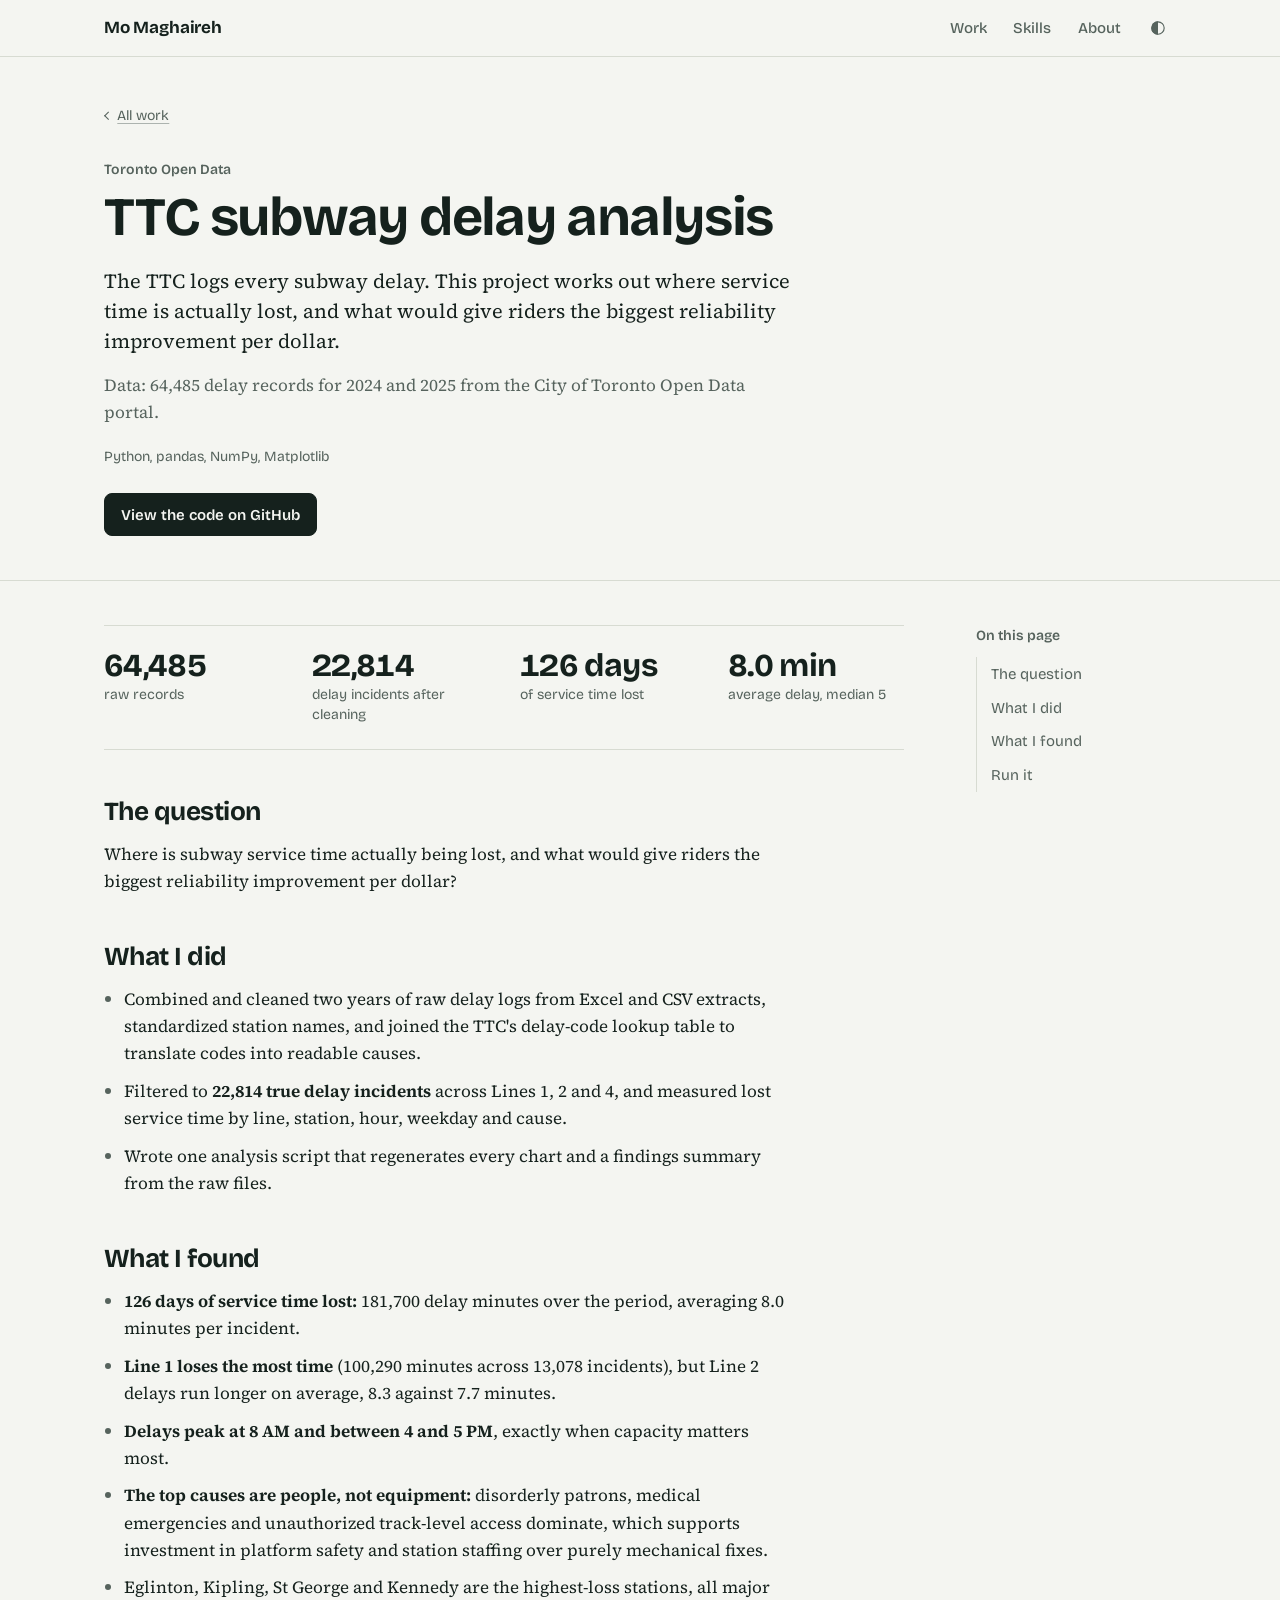
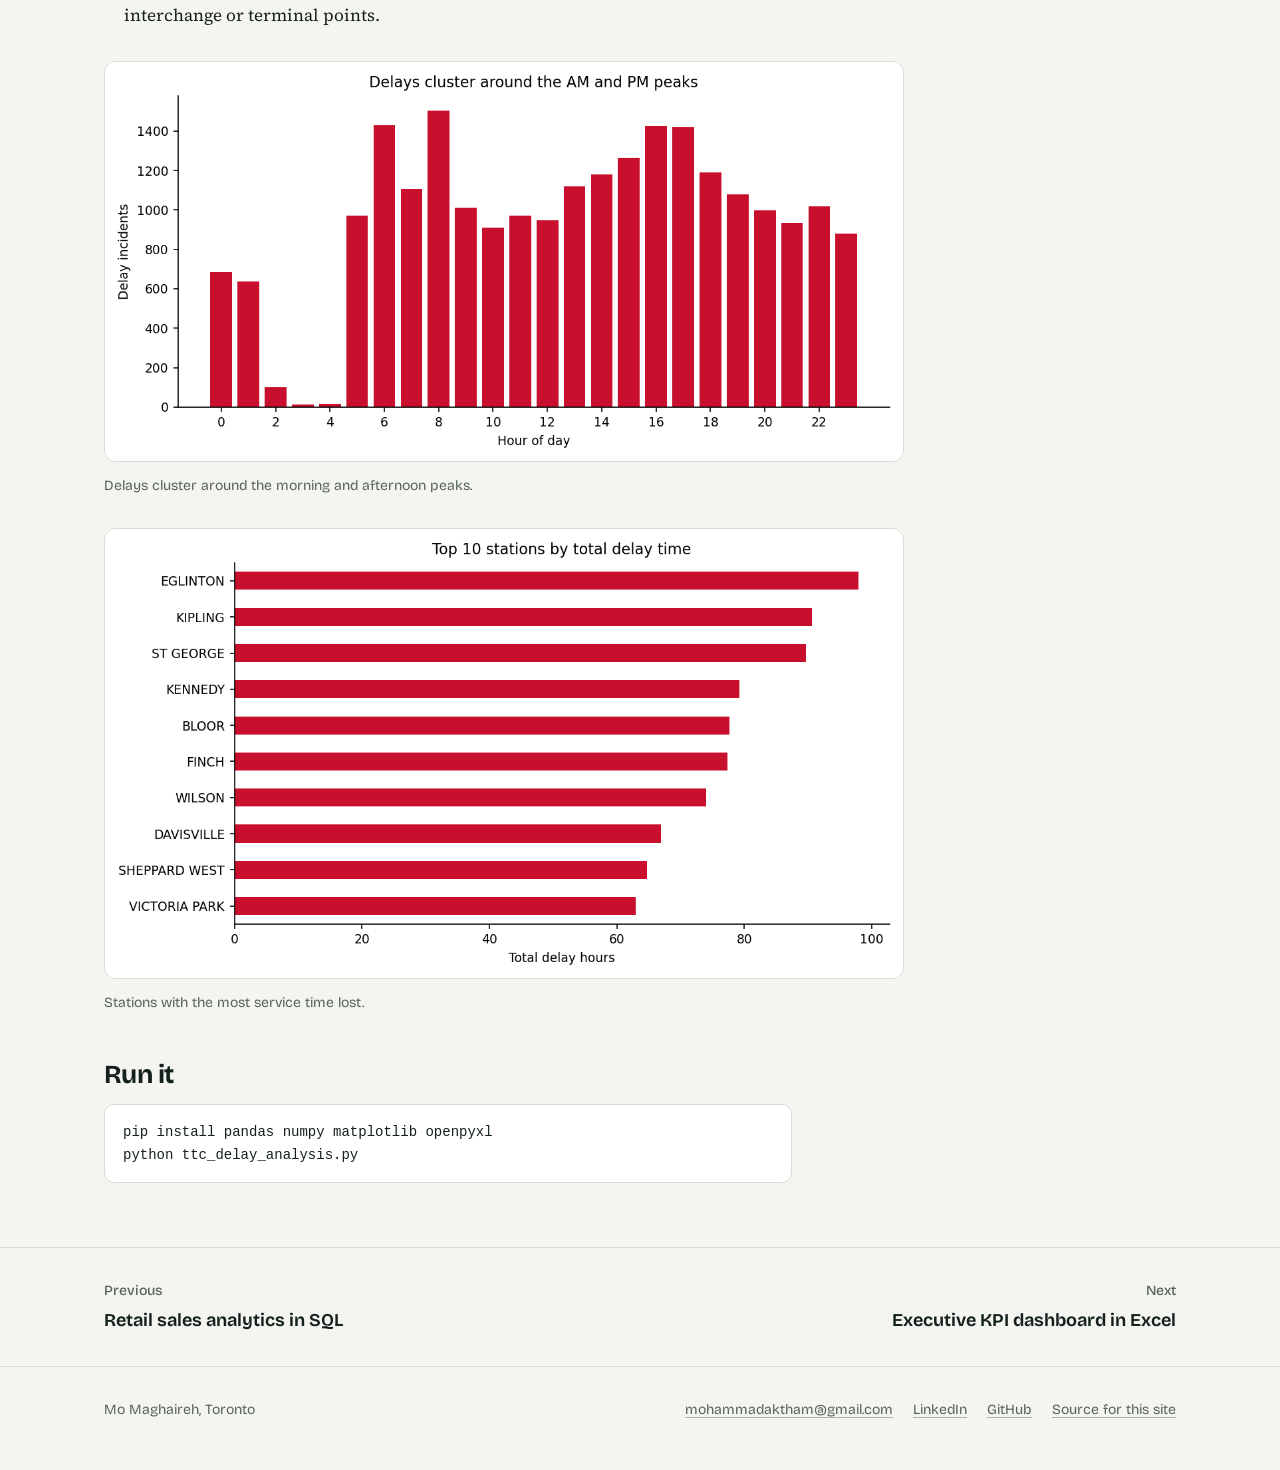
==== projects/01-ttc-subway-delays/index.html @ 921ed503 "Redesign the portfolio site - New home page built around one idea: each project states what it found" ====
<!doctype html>
<html lang="en">
<head>
<meta charset="utf-8">
<meta name="viewport" content="width=device-width, initial-scale=1">
<title>TTC subway delay analysis | Mo Maghaireh</title>
<meta name="description" content="Two years of real subway delay logs, cleaned and quantified: 126 days of service lost, and the leading causes are people, not equipment.">
<meta name="color-scheme" content="light dark">
<meta property="og:type" content="website">
<meta property="og:title" content="TTC subway delay analysis | Mo Maghaireh">
<meta property="og:description" content="Two years of real subway delay logs, cleaned and quantified: 126 days of service lost, and the leading causes are people, not equipment.">
<meta property="og:url" content="https://mohdaktham.github.io/projects/01-ttc-subway-delays/">
<meta property="og:image" content="https://mohdaktham.github.io/assets/img/og.png">
<meta name="twitter:card" content="summary_large_image">
<link rel="canonical" href="https://mohdaktham.github.io/projects/01-ttc-subway-delays/">
<link rel="icon" href="../../assets/favicon.svg" type="image/svg+xml">
<link rel="preload" href="../../assets/fonts/bricolage-grotesque-latin-wght-normal.woff2" as="font" type="font/woff2" crossorigin>
<link rel="stylesheet" href="../../assets/site.css">
<script>try{var t=localStorage.getItem("theme");if(t)document.documentElement.dataset.theme=t}catch(e){}</script>
</head>
<body>
<a class="skip" href="#main">Skip to content</a>
<header class="top">
  <div class="wrap top-inner">
    <a class="brand" href="../../">Mo Maghaireh</a>
    <nav aria-label="Main">
      <a href="../../#work">Work</a>
      <a href="../../#skills">Skills</a>
      <a href="../../#about">About</a>
      <button type="button" class="theme" id="theme-toggle" aria-label="Switch between light and dark">
        <svg viewBox="0 0 24 24" width="18" height="18" aria-hidden="true"><path d="M12 3a9 9 0 1 0 0 18Z" fill="currentColor"/><circle cx="12" cy="12" r="8.25" fill="none" stroke="currentColor" stroke-width="1.5"/></svg>
      </button>
    </nav>
  </div>
</header>
<main id="main">

<article class="case">
  <header class="case-head">
    <div class="wrap">
      <p class="crumb"><a href="../../#work">All work</a></p>
      <p class="kicker">Toronto Open Data</p>
      <h1>TTC subway delay analysis</h1>
      <p class="lede">The TTC logs every subway delay. This project works out where service time is actually lost, and what would give riders the biggest reliability improvement per dollar.</p>
      <p class="context">Data: 64,485 delay records for 2024 and 2025 from the City of Toronto Open Data portal.</p>
      <p class="tools">Python, pandas, NumPy, Matplotlib</p>
      <p class="actions"><a class="btn btn-solid" href="https://github.com/mohdaktham/mohdaktham.github.io/tree/main/projects/01-ttc-subway-delays">View the code on GitHub</a></p>
    </div>
  </header>
  <div class="wrap case-body">
    <div class="case-main">
      
      <dl class="stats stat-strip"><div class="stat"><dt>raw records</dt><dd>64,485</dd></div><div class="stat"><dt>delay incidents after cleaning</dt><dd>22,814</dd></div><div class="stat"><dt>of service time lost</dt><dd>126 days</dd></div><div class="stat"><dt>average delay, median 5</dt><dd>8.0 min</dd></div></dl>
      
      <section class="block"><h2 id="the-question">The question</h2><p>Where is subway service time actually being lost, and what would give riders the biggest reliability improvement per dollar?</p></section><section class="block"><h2 id="what-i-did">What I did</h2><ul><li>Combined and cleaned two years of raw delay logs from Excel and CSV extracts, standardized station names, and joined the TTC&#x27;s delay-code lookup table to translate codes into readable causes.</li><li>Filtered to <strong>22,814 true delay incidents</strong> across Lines 1, 2 and 4, and measured lost service time by line, station, hour, weekday and cause.</li><li>Wrote one analysis script that regenerates every chart and a findings summary from the raw files.</li></ul></section><section class="block"><h2 id="what-i-found">What I found</h2><ul><li><strong>126 days of service time lost:</strong> 181,700 delay minutes over the period, averaging 8.0 minutes per incident.</li><li><strong>Line 1 loses the most time</strong> (100,290 minutes across 13,078 incidents), but Line 2 delays run longer on average, 8.3 against 7.7 minutes.</li><li><strong>Delays peak at 8 AM and between 4 and 5 PM</strong>, exactly when capacity matters most.</li><li><strong>The top causes are people, not equipment:</strong> disorderly patrons, medical emergencies and unauthorized track-level access dominate, which supports investment in platform safety and station staffing over purely mechanical fixes.</li><li>Eglinton, Kipling, St George and Kennedy are the highest-loss stations, all major interchange or terminal points.</li></ul></section><figure class="fig plate"><img src="charts/delay_by_hour.png" alt="Delay incidents by hour of day, peaking at 8 AM and late afternoon" width="1200" height="600" loading="lazy"><figcaption>Delays cluster around the morning and afternoon peaks.</figcaption></figure><figure class="fig plate"><img src="charts/top_stations.png" alt="The ten stations with the most delay minutes" width="1200" height="675" loading="lazy"><figcaption>Stations with the most service time lost.</figcaption></figure><section class="block"><h2 id="run-it">Run it</h2><pre><code>pip install pandas numpy matplotlib openpyxl
python ttc_delay_analysis.py</code></pre></section>
    </div>
    <nav class="toc" aria-label="On this page">
      <p>On this page</p>
      <ol><li><a href="#the-question">The question</a></li><li><a href="#what-i-did">What I did</a></li><li><a href="#what-i-found">What I found</a></li><li><a href="#run-it">Run it</a></li></ol>
    </nav>
  </div>
  <nav class="pager" aria-label="Other projects">
    <div class="wrap pager-inner">
      <a href="../../projects/02-sql-retail-analytics/"><span>Previous</span>Retail sales analytics in SQL</a>
      <a href="../../projects/04-excel-kpi-dashboard/"><span>Next</span>Executive KPI dashboard in Excel</a>
    </div>
  </nav>
</article>

</main>
<footer class="foot">
  <div class="wrap foot-inner">
    <p>Mo Maghaireh, Toronto</p>
    <p>
      <a href="mailto:mohammadaktham@gmail.com">mohammadaktham@gmail.com</a>
      <a href="https://linkedin.com/in/mo-maghaireh">LinkedIn</a>
      <a href="https://github.com/mohdaktham">GitHub</a>
      <a href="https://github.com/mohdaktham/mohdaktham.github.io">Source for this site</a>
    </p>
  </div>
</footer>
<script src="../../assets/site.js" defer></script>
</body>
</html>
---- assets/site.css ----
/*
 * Portfolio styles.
 *
 * One idea runs through the design: every claim sits next to its evidence.
 * The green "signal" colour is reserved for that evidence (the model's bar,
 * a filled square in the skills table), grey is the baseline it is compared
 * with, and rust marks a fault. Nothing else on the page uses those colours.
 */

@font-face {
  font-family: 'Bricolage Grotesque';
  src: url('fonts/bricolage-grotesque-latin-wght-normal.woff2') format('woff2');
  font-weight: 200 800;
  font-display: swap;
}

@font-face {
  font-family: 'Source Serif 4';
  src: url('fonts/source-serif-4-latin-wght-normal.woff2') format('woff2');
  font-weight: 200 900;
  font-display: swap;
}

:root {
  --paper: #f4f5f1;
  --surface: #ffffff;
  --ink: #15211d;
  --muted: #56635d;
  --line: #d7dbd2;
  --signal: #0a6b4d;
  --baseline: #a3aca3;
  --fault: #b4441a;
  --plate: #ffffff;
  --tint: rgb(21 33 29 / 0.06);

  --display: 'Bricolage Grotesque', ui-sans-serif, system-ui, sans-serif;
  --text: 'Source Serif 4', Georgia, 'Times New Roman', serif;
  --mono: ui-monospace, 'SF Mono', Menlo, Consolas, monospace;

  --wrap: 70rem;
  --prose: 43rem;
  color-scheme: light;
}

@media (prefers-color-scheme: dark) {
  :root:not([data-theme='light']) {
    --paper: #101614;
    --surface: #18211e;
    --ink: #e7ece8;
    --muted: #98a59e;
    --line: #2a3632;
    --signal: #55cfa0;
    --baseline: #5e6b65;
    --fault: #ee8a5e;
    --plate: #f7f8f5;
    --tint: rgb(231 236 232 / 0.08);
    color-scheme: dark;
  }
}

:root[data-theme='dark'] {
  --paper: #101614;
  --surface: #18211e;
  --ink: #e7ece8;
  --muted: #98a59e;
  --line: #2a3632;
  --signal: #55cfa0;
  --baseline: #5e6b65;
  --fault: #ee8a5e;
  --plate: #f7f8f5;
  --tint: rgb(231 236 232 / 0.08);
  color-scheme: dark;
}

*,
*::before,
*::after {
  box-sizing: border-box;
}

html {
  scroll-behavior: smooth;
  scroll-padding-top: 4.5rem;
  -webkit-text-size-adjust: 100%;
}

body {
  margin: 0;
  background: var(--paper);
  color: var(--ink);
  font-family: var(--text);
  font-size: 1.0625rem;
  line-height: 1.6;
  -webkit-font-smoothing: antialiased;
}

h1,
h2,
h3 {
  margin: 0;
  font-family: var(--display);
  line-height: 1.1;
  letter-spacing: -0.015em;
  text-wrap: balance;
}

p {
  margin: 0;
}

a {
  color: inherit;
  text-decoration-line: underline;
  text-decoration-thickness: 1px;
  text-underline-offset: 0.2em;
  text-decoration-color: color-mix(in srgb, currentColor 45%, transparent);
}

a:hover {
  text-decoration-color: var(--signal);
  text-decoration-thickness: 2px;
}

:focus-visible {
  outline: 2px solid var(--signal);
  outline-offset: 3px;
  border-radius: 2px;
}

img {
  display: block;
  max-width: 100%;
  height: auto;
}

strong {
  font-weight: 650;
}

code {
  font-family: var(--mono);
  font-size: 0.875em;
  background: var(--tint);
  padding: 0.1em 0.35em;
  border-radius: 4px;
}

.wrap {
  width: 100%;
  max-width: var(--wrap);
  margin-inline: auto;
  padding-inline: 1.5rem;
}

.sr {
  position: absolute;
  width: 1px;
  height: 1px;
  overflow: hidden;
  clip-path: inset(50%);
  white-space: nowrap;
}

.skip {
  position: absolute;
  left: 1rem;
  top: -4rem;
  z-index: 20;
  padding: 0.5rem 0.9rem;
  background: var(--ink);
  color: var(--paper);
  font-family: var(--display);
  border-radius: 6px;
}

.skip:focus {
  top: 0.75rem;
}

/* Small labels: the kind of work, the tools used. */
.kicker,
.tools {
  font-family: var(--display);
  font-size: 0.875rem;
  color: var(--muted);
}

.kicker {
  font-weight: 600;
}

/* ---- Top bar ----------------------------------------------------------- */

.top {
  position: sticky;
  top: 0;
  z-index: 10;
  background: color-mix(in srgb, var(--paper) 88%, transparent);
  backdrop-filter: blur(10px);
  border-bottom: 1px solid var(--line);
  font-family: var(--display);
}

.top-inner {
  display: flex;
  align-items: center;
  justify-content: space-between;
  gap: 1rem;
  height: 3.5rem;
}

.brand {
  font-weight: 700;
  font-size: 1.0625rem;
  letter-spacing: -0.01em;
  text-decoration: none;
}

.top nav {
  display: flex;
  align-items: center;
  gap: 0.25rem;
}

.top nav a {
  padding: 0.4rem 0.7rem;
  border-radius: 6px;
  font-size: 0.9375rem;
  font-weight: 500;
  color: var(--muted);
  text-decoration: none;
}

.top nav a:hover {
  color: var(--ink);
  background: var(--tint);
}

.theme {
  display: grid;
  place-items: center;
  width: 2.25rem;
  height: 2.25rem;
  margin-left: 0.25rem;
  border: 0;
  border-radius: 6px;
  background: none;
  color: var(--muted);
  cursor: pointer;
}

.theme:hover {
  color: var(--ink);
  background: var(--tint);
}

/* ---- Buttons ----------------------------------------------------------- */

.actions {
  display: flex;
  flex-wrap: wrap;
  gap: 0.6rem;
}

.btn {
  display: inline-flex;
  align-items: center;
  padding: 0.55rem 1rem;
  border: 1px solid color-mix(in srgb, var(--ink) 30%, transparent);
  border-radius: 8px;
  font-family: var(--display);
  font-size: 0.9375rem;
  font-weight: 600;
  text-decoration: none;
  transition:
    background-color 120ms,
    border-color 120ms;
}

.btn:hover {
  border-color: var(--ink);
  background: var(--tint);
}

.btn-solid {
  background: var(--ink);
  border-color: var(--ink);
  color: var(--paper);
}

.btn-solid:hover {
  background: color-mix(in srgb, var(--ink) 86%, var(--signal));
}

/* ---- Evidence: bars, stats, screenshots -------------------------------- */

.evidence {
  margin: 0;
  padding: 1.25rem 1.375rem 1.125rem;
  background: var(--surface);
  border: 1px solid var(--line);
  border-radius: 12px;
}

.evidence figcaption,
.fig figcaption {
  margin-top: 0.875rem;
  font-family: var(--display);
  font-size: 0.875rem;
  line-height: 1.45;
  color: var(--muted);
}

.evidence-title {
  margin-bottom: 1rem;
  font-family: var(--display);
  font-size: 0.9375rem;
  font-weight: 600;
}

.bars {
  display: grid;
  gap: 0.625rem;
  font-family: var(--display);
}

.bar {
  display: grid;
  grid-template-columns: minmax(7.5rem, 34%) 1fr 3.75rem;
  align-items: center;
  gap: 0.75rem;
  font-size: 0.9375rem;
}

.bar-track {
  height: 0.875rem;
  border-radius: 3px;
  background: var(--tint);
  overflow: hidden;
}

.bar-fill {
  display: block;
  height: 100%;
  border-radius: 3px;
  transform-origin: left;
}

.tone-signal {
  background: var(--signal);
}

.tone-baseline {
  background: var(--baseline);
}

.tone-fault {
  background: var(--fault);
}

.bar-value {
  font-weight: 700;
  font-variant-numeric: tabular-nums;
  text-align: right;
}

.stats {
  display: grid;
  gap: 1rem 1.5rem;
  margin: 0;
  font-family: var(--display);
}

.evidence .stats {
  grid-template-columns: repeat(2, minmax(0, 1fr));
}

.stat {
  display: flex;
  flex-direction: column-reverse;
  justify-content: flex-end;
}

.stat dd {
  margin: 0 0 0.2rem;
  font-size: 2rem;
  font-weight: 700;
  line-height: 1;
  letter-spacing: -0.02em;
  font-variant-numeric: tabular-nums;
}

.stat dt {
  font-size: 0.875rem;
  line-height: 1.4;
  color: var(--muted);
}

.evidence-image {
  padding: 0;
  background: none;
  border: 0;
}

.shot {
  display: block;
  border: 1px solid var(--line);
  border-radius: 12px;
  overflow: hidden;
}

a.shot:hover {
  border-color: var(--signal);
}

/* ---- Home: hero -------------------------------------------------------- */

.hero {
  padding: 5.5rem 0 5rem;
}

.hero-grid {
  display: grid;
  grid-template-columns: minmax(0, 7fr) minmax(0, 5fr);
  gap: 4rem;
  align-items: end;
}

.hero h1 {
  font-size: clamp(2.5rem, 5.4vw, 4.125rem);
  font-weight: 700;
  line-height: 1.02;
  letter-spacing: -0.03em;
}

.intro {
  max-width: 34rem;
  margin: 1.75rem 0 2rem;
  font-size: 1.1875rem;
  line-height: 1.55;
  color: var(--muted);
}

.hero-evidence {
  padding: 1.5rem 1.625rem 1.375rem;
}

.hero-evidence .bar {
  grid-template-columns: minmax(6.5rem, 30%) 1fr 4.25rem;
}

.hero-evidence .bar-track {
  height: 1.375rem;
}

.hero-evidence .bar-value {
  font-size: 1.25rem;
}

/* The one piece of motion on the site: the evidence draws itself once. */
@keyframes grow {
  from {
    transform: scaleX(0);
  }
}

.hero-evidence .bar-fill {
  animation: grow 800ms cubic-bezier(0.2, 0.7, 0.2, 1) 150ms backwards;
}

.hero-evidence .bar:nth-child(2) .bar-fill {
  animation-delay: 350ms;
}

@media (prefers-reduced-motion: reduce) {
  html {
    scroll-behavior: auto;
  }

  .hero-evidence .bar-fill {
    animation: none;
  }
}

/* ---- Home: sections ---------------------------------------------------- */

.section {
  padding: 4.5rem 0;
  border-top: 1px solid var(--line);
}

.section-head {
  margin-bottom: 1.5rem;
}

.section-head h2,
.about h2 {
  font-size: 2rem;
  font-weight: 700;
  letter-spacing: -0.025em;
}

.section-head p {
  max-width: 38rem;
  margin-top: 0.5rem;
  color: var(--muted);
}

.work-row {
  display: grid;
  grid-template-columns: minmax(0, 6fr) minmax(0, 5fr);
  gap: 3.5rem;
  align-items: center;
  padding: 2.5rem 0;
  border-top: 1px solid var(--line);
}

.work-row:first-child {
  border-top: 0;
}

.claim h3 {
  margin: 0.4rem 0 0.7rem;
  font-size: 1.75rem;
  font-weight: 700;
  letter-spacing: -0.02em;
}

.claim h3 a {
  text-decoration: none;
}

.claim h3 a:hover {
  text-decoration-line: underline;
}

.finding {
  max-width: 34rem;
}

.claim .tools {
  margin-top: 0.9rem;
}

.more {
  display: grid;
  grid-template-columns: repeat(2, minmax(0, 1fr));
  gap: 0 3.5rem;
  margin: 0;
  padding: 0;
  list-style: none;
}

.more li {
  padding: 1.5rem 0;
  border-top: 1px solid var(--line);
}

.more h3 {
  margin: 0.3rem 0 0.5rem;
  font-size: 1.25rem;
  font-weight: 650;
}

.more p:last-child {
  color: var(--muted);
  font-size: 1rem;
}

/* ---- Home: skills table ------------------------------------------------ */

/* position: relative keeps the visually hidden cell text inside the scroll area. */
.matrix-scroll,
.table-scroll {
  position: relative;
  overflow-x: auto;
}

.matrix {
  width: 100%;
  min-width: 44rem;
  border-collapse: collapse;
  font-family: var(--display);
}

.matrix th,
.matrix td {
  padding: 0.7rem 0.5rem;
  border-bottom: 1px solid var(--line);
  text-align: center;
}

.matrix thead th {
  vertical-align: bottom;
  font-size: 0.8125rem;
  font-weight: 600;
  line-height: 1.25;
  color: var(--muted);
}

.matrix thead a {
  text-decoration: none;
}

.matrix thead a:hover {
  color: var(--ink);
  text-decoration-line: underline;
}

.matrix tbody th {
  position: sticky;
  left: 0;
  padding-left: 0;
  background: var(--paper);
  text-align: left;
  font-size: 1rem;
  font-weight: 600;
  white-space: nowrap;
}

.mark {
  display: inline-block;
  width: 0.875rem;
  height: 0.875rem;
  border-radius: 3px;
  background: var(--signal);
  vertical-align: middle;
}

.toolkit {
  display: grid;
  grid-template-columns: repeat(4, minmax(0, 1fr));
  gap: 2rem;
  margin: 2.75rem 0 0;
}

.toolkit dt {
  margin-bottom: 0.35rem;
  font-family: var(--display);
  font-weight: 650;
}

.toolkit dd {
  margin: 0;
  font-size: 0.9375rem;
  line-height: 1.55;
  color: var(--muted);
}

/* ---- Home: about ------------------------------------------------------- */

.about {
  display: grid;
  grid-template-columns: minmax(0, 7fr) minmax(0, 5fr);
  gap: 4rem;
}

.about h2 {
  margin-bottom: 1rem;
}

.about p + p {
  margin-top: 1rem;
}

.contact {
  margin: 0;
  padding: 0;
  list-style: none;
  font-family: var(--display);
}

.contact li {
  display: grid;
  grid-template-columns: 5.5rem 1fr;
  gap: 1rem;
  padding: 0.7rem 0;
  border-top: 1px solid var(--line);
  overflow-wrap: anywhere;
}

.contact span {
  color: var(--muted);
}

/* ---- Footer ------------------------------------------------------------ */

.foot {
  border-top: 1px solid var(--line);
  padding: 2rem 0 3rem;
  font-family: var(--display);
  font-size: 0.875rem;
  color: var(--muted);
}

.foot-inner {
  display: flex;
  flex-wrap: wrap;
  justify-content: space-between;
  gap: 0.75rem 2rem;
}

.foot p:last-child {
  display: flex;
  flex-wrap: wrap;
  gap: 0.5rem 1.25rem;
}

/* ---- Case-study pages -------------------------------------------------- */

.case-head {
  padding: 3rem 0 2.75rem;
  border-bottom: 1px solid var(--line);
}

.crumb {
  margin-bottom: 2rem;
  font-family: var(--display);
  font-size: 0.875rem;
}

.crumb a {
  color: var(--muted);
}

.crumb a::before {
  content: '';
  display: inline-block;
  width: 0.45em;
  height: 0.45em;
  margin-right: 0.5em;
  border-left: 1.5px solid currentColor;
  border-bottom: 1.5px solid currentColor;
  transform: rotate(45deg) translateY(-0.12em);
}

.case-head h1 {
  max-width: 20ch;
  margin: 0.5rem 0 1.25rem;
  font-size: clamp(2.125rem, 4.6vw, 3.375rem);
  font-weight: 700;
  line-height: 1.04;
  letter-spacing: -0.03em;
}

.lede {
  max-width: var(--prose);
  font-size: 1.25rem;
  line-height: 1.5;
}

.context {
  max-width: var(--prose);
  margin-top: 1rem;
  color: var(--muted);
}

.case-head .tools {
  margin: 1.25rem 0 1.5rem;
}

.case-body {
  padding-top: 2.75rem;
  padding-bottom: 4rem;
}

.case-main {
  min-width: 0;
}

/* The section list beside the page appears only when there is room for it. */
.toc {
  display: none;
}

@media (min-width: 66rem) {
  .case-body {
    display: grid;
    grid-template-columns: minmax(0, 1fr) 12.5rem;
    gap: 4.5rem;
  }

  .toc {
    display: block;
    position: sticky;
    top: 5.5rem;
    align-self: start;
    font-family: var(--display);
    font-size: 0.9375rem;
  }

  .toc p {
    margin-bottom: 0.6rem;
    font-size: 0.875rem;
    font-weight: 600;
    color: var(--muted);
  }

  .toc ol {
    margin: 0;
    padding: 0;
    list-style: none;
    border-left: 1px solid var(--line);
  }

  .toc a {
    display: block;
    padding: 0.3rem 0 0.3rem 0.9rem;
    margin-left: -1px;
    border-left: 1px solid transparent;
    color: var(--muted);
    text-decoration: none;
  }

  .toc a:hover {
    color: var(--ink);
    border-left-color: var(--signal);
  }
}

.stat-strip {
  grid-template-columns: repeat(4, minmax(0, 1fr));
  gap: 1.5rem 2rem;
  padding: 1.5rem 0;
  border-block: 1px solid var(--line);
}

.check {
  max-width: var(--prose);
  margin-top: 2.5rem;
}

.block {
  max-width: var(--prose);
  margin-top: 3rem;
}

.block h2 {
  margin-bottom: 0.9rem;
  font-size: 1.625rem;
  font-weight: 700;
  letter-spacing: -0.02em;
}

.block p + p {
  margin-top: 1rem;
}

.block ul,
.block ol {
  margin: 0;
  padding-left: 1.25rem;
}

.block li + li {
  margin-top: 0.65rem;
}

.block li::marker {
  color: var(--muted);
}

.block:has(table) {
  max-width: none;
}

.block table {
  width: 100%;
  min-width: 38rem;
  border-collapse: collapse;
  font-family: var(--display);
  font-size: 0.9375rem;
  line-height: 1.45;
}

.block th,
.block td {
  padding: 0.7rem 1rem 0.7rem 0;
  border-bottom: 1px solid var(--line);
  text-align: left;
  vertical-align: top;
}

.block thead th {
  font-size: 0.8125rem;
  font-weight: 600;
  color: var(--muted);
}

.block td:first-child {
  font-weight: 600;
  white-space: nowrap;
}

pre {
  margin: 0;
  padding: 1rem 1.125rem;
  overflow-x: auto;
  background: var(--surface);
  border: 1px solid var(--line);
  border-radius: 10px;
  font-size: 0.875rem;
  line-height: 1.6;
}

pre code {
  padding: 0;
  background: none;
  font-size: inherit;
}

.fig {
  max-width: 54rem;
  margin: 2rem 0 0;
}

.fig img {
  border: 1px solid var(--line);
  border-radius: 12px;
}

/* Charts are images with a light background, so they keep a light plate in dark mode. */
.fig.plate img {
  background: var(--plate);
}

.lead-shot {
  max-width: none;
  margin: 0 0 2.75rem;
}

.pager {
  border-top: 1px solid var(--line);
  font-family: var(--display);
}

.pager-inner {
  display: grid;
  grid-template-columns: 1fr 1fr;
  gap: 2rem;
  padding-block: 2rem;
}

.pager a {
  font-size: 1.125rem;
  font-weight: 650;
  text-decoration: none;
}

.pager a:hover {
  text-decoration-line: underline;
}

.pager a:last-child {
  text-align: right;
}

.pager span {
  display: block;
  margin-bottom: 0.2rem;
  font-size: 0.875rem;
  font-weight: 500;
  color: var(--muted);
}

/* ---- Smaller screens --------------------------------------------------- */

@media (max-width: 56rem) {
  .hero {
    padding: 3.5rem 0 3.5rem;
  }

  .hero-grid,
  .work-row,
  .about {
    grid-template-columns: minmax(0, 1fr);
    gap: 2rem;
  }

  .work-row {
    align-items: start;
    gap: 1.5rem;
  }

  .more {
    grid-template-columns: minmax(0, 1fr);
  }

  .toolkit {
    grid-template-columns: repeat(2, minmax(0, 1fr));
  }

  .stat-strip {
    grid-template-columns: repeat(2, minmax(0, 1fr));
  }

  .section {
    padding: 3.5rem 0;
  }
}

@media (max-width: 34rem) {
  body {
    font-size: 1rem;
  }

  .wrap {
    padding-inline: 1rem;
  }

  .top nav a {
    padding: 0.4rem 0.5rem;
  }

  .claim h3 {
    font-size: 1.5rem;
  }

  .intro {
    font-size: 1.0625rem;
  }

  .toolkit {
    grid-template-columns: minmax(0, 1fr);
    gap: 1.25rem;
  }

  .bar {
    grid-template-columns: minmax(6rem, 38%) 1fr 3.5rem;
    font-size: 0.875rem;
  }

  .pager-inner {
    grid-template-columns: minmax(0, 1fr);
    gap: 1.25rem;
  }

  .pager a:last-child {
    text-align: left;
  }
}
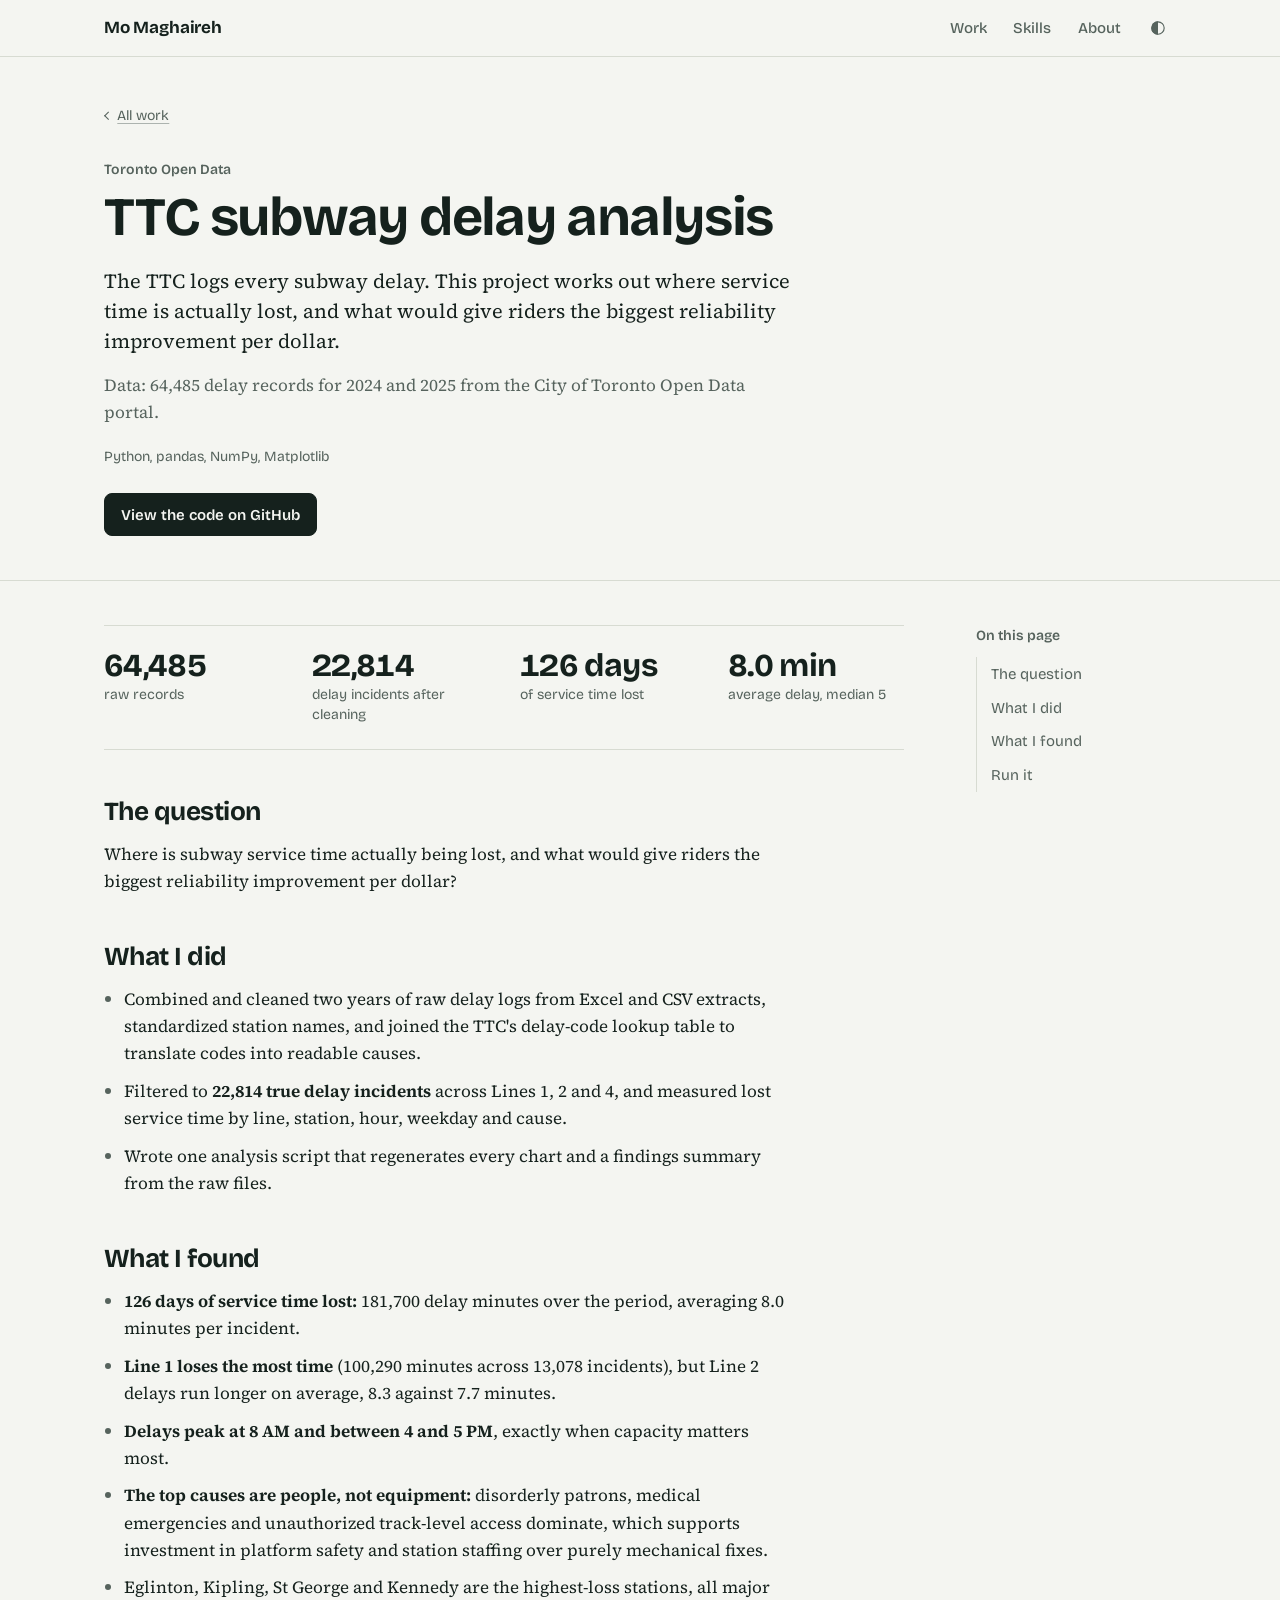
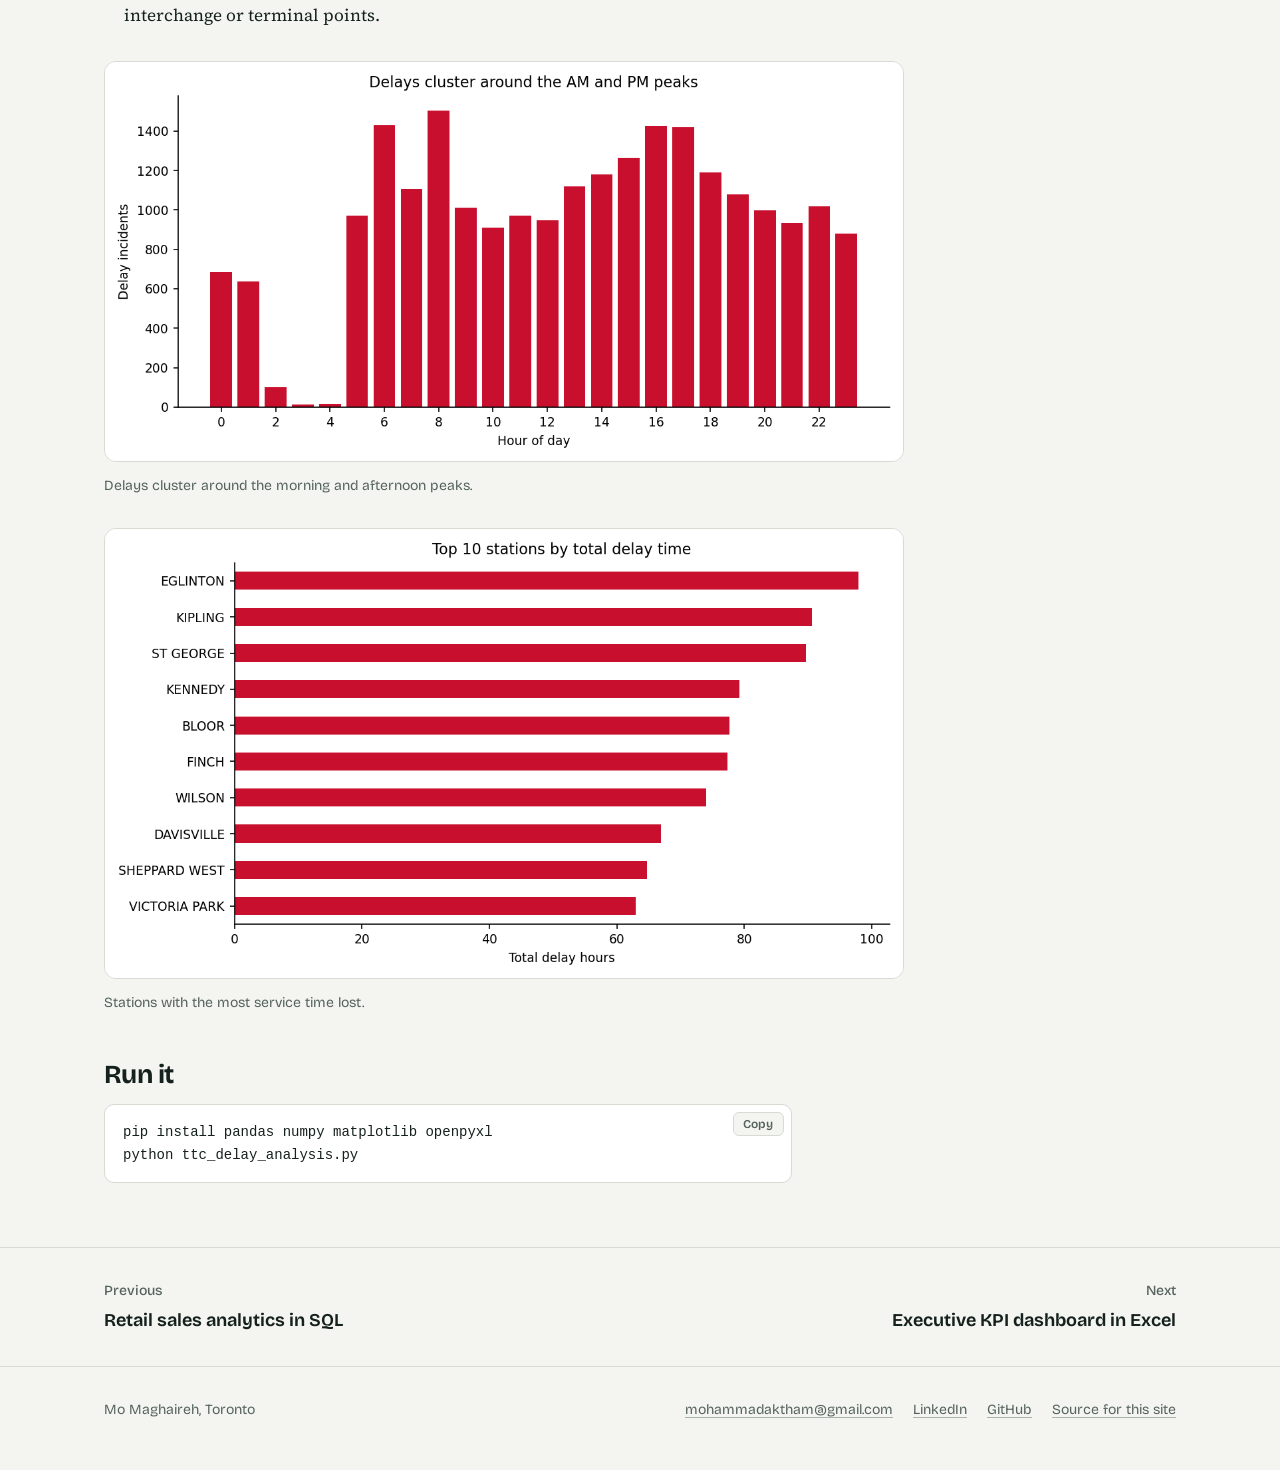
==== commit 323df160: "Add motion and interactive pieces to the site Hero headline and evidence card animate in, and the ca" ====
--- a/projects/01-ttc-subway-delays/index.html
+++ b/projects/01-ttc-subway-delays/index.html
@@ -1,5 +1,5 @@
 <!doctype html>
-<html lang="en">
+<html lang="en" data-page="case">
 <head>
 <meta charset="utf-8">
 <meta name="viewport" content="width=device-width, initial-scale=1">
@@ -16,7 +16,7 @@
 <link rel="icon" href="../../assets/favicon.svg" type="image/svg+xml">
 <link rel="preload" href="../../assets/fonts/bricolage-grotesque-latin-wght-normal.woff2" as="font" type="font/woff2" crossorigin>
 <link rel="stylesheet" href="../../assets/site.css">
-<script>try{var t=localStorage.getItem("theme");if(t)document.documentElement.dataset.theme=t}catch(e){}</script>
+<script>(function(){var d=document.documentElement;d.classList.add("js");try{var t=localStorage.getItem("theme");if(t)d.dataset.theme=t}catch(e){}setTimeout(function(){if(!window.siteReady)d.classList.remove("js")},4000)})()</script>
 </head>
 <body>
 <a class="skip" href="#main">Skip to content</a>
@@ -32,6 +32,7 @@
       </button>
     </nav>
   </div>
+  <div class="progress" aria-hidden="true"><span></span></div>
 </header>
 <main id="main">
 
@@ -40,7 +41,7 @@
     <div class="wrap">
       <p class="crumb"><a href="../../#work">All work</a></p>
       <p class="kicker">Toronto Open Data</p>
-      <h1>TTC subway delay analysis</h1>
+      <h1 style="view-transition-name:title-01-ttc-subway-delays">TTC subway delay analysis</h1>
       <p class="lede">The TTC logs every subway delay. This project works out where service time is actually lost, and what would give riders the biggest reliability improvement per dollar.</p>
       <p class="context">Data: 64,485 delay records for 2024 and 2025 from the City of Toronto Open Data portal.</p>
       <p class="tools">Python, pandas, NumPy, Matplotlib</p>
@@ -55,7 +56,7 @@
       <section class="block"><h2 id="the-question">The question</h2><p>Where is subway service time actually being lost, and what would give riders the biggest reliability improvement per dollar?</p></section><section class="block"><h2 id="what-i-did">What I did</h2><ul><li>Combined and cleaned two years of raw delay logs from Excel and CSV extracts, standardized station names, and joined the TTC&#x27;s delay-code lookup table to translate codes into readable causes.</li><li>Filtered to <strong>22,814 true delay incidents</strong> across Lines 1, 2 and 4, and measured lost service time by line, station, hour, weekday and cause.</li><li>Wrote one analysis script that regenerates every chart and a findings summary from the raw files.</li></ul></section><section class="block"><h2 id="what-i-found">What I found</h2><ul><li><strong>126 days of service time lost:</strong> 181,700 delay minutes over the period, averaging 8.0 minutes per incident.</li><li><strong>Line 1 loses the most time</strong> (100,290 minutes across 13,078 incidents), but Line 2 delays run longer on average, 8.3 against 7.7 minutes.</li><li><strong>Delays peak at 8 AM and between 4 and 5 PM</strong>, exactly when capacity matters most.</li><li><strong>The top causes are people, not equipment:</strong> disorderly patrons, medical emergencies and unauthorized track-level access dominate, which supports investment in platform safety and station staffing over purely mechanical fixes.</li><li>Eglinton, Kipling, St George and Kennedy are the highest-loss stations, all major interchange or terminal points.</li></ul></section><figure class="fig plate"><img src="charts/delay_by_hour.png" alt="Delay incidents by hour of day, peaking at 8 AM and late afternoon" width="1200" height="600" loading="lazy"><figcaption>Delays cluster around the morning and afternoon peaks.</figcaption></figure><figure class="fig plate"><img src="charts/top_stations.png" alt="The ten stations with the most delay minutes" width="1200" height="675" loading="lazy"><figcaption>Stations with the most service time lost.</figcaption></figure><section class="block"><h2 id="run-it">Run it</h2><pre><code>pip install pandas numpy matplotlib openpyxl
 python ttc_delay_analysis.py</code></pre></section>
     </div>
-    <nav class="toc" aria-label="On this page">
+    <nav class="toc" aria-label="On this page" data-toc>
       <p>On this page</p>
       <ol><li><a href="#the-question">The question</a></li><li><a href="#what-i-did">What I did</a></li><li><a href="#what-i-found">What I found</a></li><li><a href="#run-it">Run it</a></li></ol>
     </nav>
--- a/assets/site.css
+++ b/assets/site.css
@@ -5,6 +5,11 @@
  * The green "signal" colour is reserved for that evidence (the model's bar,
  * a filled square in the skills table), grey is the baseline it is compared
  * with, and rust marks a fault. Nothing else on the page uses those colours.
+ * Amber appears only in the monitoring chart, for a "watch" status.
+ *
+ * Motion follows the same idea: evidence draws itself when it comes into view
+ * (bars grow, numbers count up), and controls answer the person using them.
+ * Everything is readable without JavaScript and still under reduced motion.
  */
 
 @font-face {
@@ -30,6 +35,7 @@
   --signal: #0a6b4d;
   --baseline: #a3aca3;
   --fault: #b4441a;
+  --warn: #a88a12;
   --plate: #ffffff;
   --tint: rgb(21 33 29 / 0.06);
 
@@ -37,6 +43,8 @@
   --text: 'Source Serif 4', Georgia, 'Times New Roman', serif;
   --mono: ui-monospace, 'SF Mono', Menlo, Consolas, monospace;
 
+  --ease: cubic-bezier(0.2, 0.7, 0.2, 1);
+  --spring: cubic-bezier(0.3, 1.5, 0.5, 1);
   --wrap: 70rem;
   --prose: 43rem;
   color-scheme: light;
@@ -52,6 +60,7 @@
     --signal: #55cfa0;
     --baseline: #5e6b65;
     --fault: #ee8a5e;
+    --warn: #ecd35a;
     --plate: #f7f8f5;
     --tint: rgb(231 236 232 / 0.08);
     color-scheme: dark;
@@ -67,6 +76,7 @@
   --signal: #55cfa0;
   --baseline: #5e6b65;
   --fault: #ee8a5e;
+  --warn: #ecd35a;
   --plate: #f7f8f5;
   --tint: rgb(231 236 232 / 0.08);
   color-scheme: dark;
@@ -223,6 +233,7 @@
 }
 
 .top nav a {
+  position: relative;
   padding: 0.4rem 0.7rem;
   border-radius: 6px;
   font-size: 0.9375rem;
@@ -274,12 +285,18 @@
   text-decoration: none;
   transition:
     background-color 120ms,
-    border-color 120ms;
+    border-color 120ms,
+    transform 150ms var(--ease);
 }
 
 .btn:hover {
   border-color: var(--ink);
   background: var(--tint);
+  transform: translateY(-1px);
+}
+
+.btn:active {
+  transform: scale(0.97);
 }
 
 .btn-solid {
@@ -457,28 +474,9 @@
   font-size: 1.25rem;
 }
 
-/* The one piece of motion on the site: the evidence draws itself once. */
-@keyframes grow {
-  from {
-    transform: scaleX(0);
-  }
-}
-
-.hero-evidence .bar-fill {
-  animation: grow 800ms cubic-bezier(0.2, 0.7, 0.2, 1) 150ms backwards;
-}
-
-.hero-evidence .bar:nth-child(2) .bar-fill {
-  animation-delay: 350ms;
-}
-
 @media (prefers-reduced-motion: reduce) {
   html {
     scroll-behavior: auto;
-  }
-
-  .hero-evidence .bar-fill {
-    animation: none;
   }
 }
 
@@ -515,7 +513,12 @@
   border-top: 1px solid var(--line);
 }
 
-.work-row:first-child {
+.work-row[hidden] {
+  display: none;
+}
+
+/* The first row that is showing has no rule above it, whatever the filter hides. */
+.work-row:nth-child(1 of .work-row:not([hidden])) {
   border-top: 0;
 }
 
@@ -526,12 +529,23 @@
   letter-spacing: -0.02em;
 }
 
+.claim h3 {
+  width: fit-content;
+}
+
+/* The title's underline draws itself from the left when the row is pointed at. */
 .claim h3 a {
+  padding-bottom: 0.08em;
   text-decoration: none;
-}
-
-.claim h3 a:hover {
-  text-decoration-line: underline;
+  background: linear-gradient(currentColor, currentColor) 0 100% / 0 2px no-repeat;
+  -webkit-box-decoration-break: clone;
+  box-decoration-break: clone;
+  transition: background-size 400ms var(--ease);
+}
+
+.work-row:hover .claim h3 a,
+.claim h3 a:focus-visible {
+  background-size: 100% 2px;
 }
 
 .finding {
@@ -735,6 +749,7 @@
 }
 
 .case-head h1 {
+  width: fit-content;
   max-width: 20ch;
   margin: 0.5rem 0 1.25rem;
   font-size: clamp(2.125rem, 4.6vw, 3.375rem);
@@ -1039,3 +1054,1050 @@
     text-align: left;
   }
 }
+
+/* ======================================================================== */
+/* Motion and interaction                                                   */
+/* ======================================================================== */
+
+@keyframes rise {
+  from {
+    opacity: 0;
+    transform: translateY(1rem);
+  }
+}
+
+@keyframes word {
+  from {
+    opacity: 0;
+    transform: translateY(0.45em);
+  }
+}
+
+@keyframes fade {
+  from {
+    opacity: 0;
+  }
+}
+
+@keyframes pop {
+  from {
+    scale: 0;
+  }
+}
+
+@keyframes wipe {
+  from {
+    clip-path: inset(-10% 100% -10% 0);
+  }
+  to {
+    clip-path: inset(-10% 0 -10% 0);
+  }
+}
+
+@keyframes tick {
+  to {
+    transform: scaleX(1);
+  }
+}
+
+@keyframes zoom-in {
+  from {
+    opacity: 0;
+    transform: scale(0.96);
+  }
+}
+
+/* ---- Moving between pages ---------------------------------------------- */
+
+/* A project's title travels from the home page list to the top of its page. */
+@media (prefers-reduced-motion: no-preference) {
+  @view-transition {
+    navigation: auto;
+  }
+}
+
+::view-transition-group(*) {
+  animation-duration: 420ms;
+  animation-timing-function: cubic-bezier(0.2, 0.7, 0.2, 1);
+}
+
+::view-transition-old(root),
+::view-transition-new(root) {
+  animation-duration: 260ms;
+}
+
+.top {
+  view-transition-name: top;
+}
+
+/* The theme switch spreads from the button, so nothing else animates with it. */
+.theme-switch * {
+  view-transition-name: none !important;
+}
+
+.theme-switch::view-transition-old(root),
+.theme-switch::view-transition-new(root) {
+  animation: none;
+  mix-blend-mode: normal;
+}
+
+.theme svg {
+  transition: rotate 500ms var(--ease);
+}
+
+:root[data-theme='dark'] .theme svg {
+  rotate: 180deg;
+}
+
+/* ---- Top bar: where you are -------------------------------------------- */
+
+.top nav a::after {
+  content: '';
+  position: absolute;
+  left: 0.7rem;
+  right: 0.7rem;
+  bottom: 0.2rem;
+  height: 2px;
+  border-radius: 1px;
+  background: var(--ink);
+  transform: scaleX(0);
+  transform-origin: left;
+  transition: transform 300ms var(--ease);
+}
+
+.top nav a[aria-current='true'] {
+  color: var(--ink);
+}
+
+.top nav a[aria-current='true']::after {
+  transform: scaleX(1);
+}
+
+/* Reading progress on a case study. */
+.progress {
+  position: absolute;
+  left: 0;
+  right: 0;
+  bottom: -2px;
+  height: 2px;
+  pointer-events: none;
+}
+
+.progress span {
+  display: block;
+  height: 100%;
+  background: var(--ink);
+  transform: scaleX(var(--p, 0));
+  transform-origin: left;
+}
+
+/* ---- Hero -------------------------------------------------------------- */
+
+.word {
+  display: inline-block;
+  animation: word 700ms var(--ease) calc(var(--i) * 45ms + 80ms) backwards;
+}
+
+.hero-copy .intro {
+  animation: rise 700ms var(--ease) 620ms backwards;
+}
+
+.hero-copy .actions {
+  animation: rise 700ms var(--ease) 740ms backwards;
+}
+
+/* Graph paper behind the hero, showing only near the pointer. */
+.hero-home {
+  position: relative;
+  overflow: clip;
+}
+
+.hero-home::before {
+  content: '';
+  position: absolute;
+  inset: 0;
+  background-image:
+    linear-gradient(var(--line) 1px, transparent 1px),
+    linear-gradient(90deg, var(--line) 1px, transparent 1px);
+  background-size: 2.5rem 2.5rem;
+  background-position: center top;
+  -webkit-mask-image: radial-gradient(24rem circle at var(--mx, 80%) var(--my, 45%), #000, transparent 72%);
+  mask-image: radial-gradient(24rem circle at var(--mx, 80%) var(--my, 45%), #000, transparent 72%);
+  pointer-events: none;
+  animation: fade 1400ms ease-out 400ms backwards;
+}
+
+.hero-grid {
+  position: relative;
+}
+
+.hero-evidence {
+  box-shadow:
+    0 1px 2px rgb(0 0 0 / 0.04),
+    0 18px 40px -24px rgb(0 0 0 / 0.28);
+  animation: rise 800ms var(--ease) 520ms backwards;
+}
+
+.slides-head {
+  display: flex;
+  flex-wrap: wrap;
+  align-items: center;
+  justify-content: space-between;
+  gap: 0.5rem 0.75rem;
+  margin-bottom: 1.125rem;
+}
+
+.evidence-label {
+  font-family: var(--display);
+  font-size: 0.875rem;
+  font-weight: 600;
+  color: var(--muted);
+}
+
+.tabs {
+  display: flex;
+  gap: 0.125rem;
+  padding: 0.1875rem;
+  border-radius: 9px;
+  background: var(--tint);
+}
+
+.tabs[hidden] {
+  display: none;
+}
+
+.tabs button {
+  position: relative;
+  overflow: hidden;
+  padding: 0.3rem 0.7rem;
+  border: 0;
+  border-radius: 6px;
+  background: none;
+  font-family: var(--display);
+  font-size: 0.8125rem;
+  font-weight: 600;
+  color: var(--muted);
+  cursor: pointer;
+  transition:
+    color 150ms,
+    background-color 150ms;
+}
+
+.tabs button:hover {
+  color: var(--ink);
+}
+
+.tabs button[aria-selected='true'] {
+  background: var(--surface);
+  color: var(--ink);
+  box-shadow: 0 1px 2px rgb(0 0 0 / 0.1);
+}
+
+/* While the examples advance on their own, the open tab shows the time left. */
+.tab-progress {
+  position: absolute;
+  left: 0;
+  right: 0;
+  bottom: 0;
+  height: 2px;
+  background: var(--ink);
+  transform: scaleX(0);
+  transform-origin: left;
+}
+
+.autoplay button[aria-selected='true'] .tab-progress {
+  animation: tick 6s linear forwards;
+}
+
+.autoplay.paused .tab-progress {
+  animation-play-state: paused;
+}
+
+.slide-caption {
+  margin-top: 0.875rem;
+  font-family: var(--display);
+  font-size: 0.875rem;
+  line-height: 1.45;
+  color: var(--muted);
+}
+
+.js .slides {
+  display: grid;
+}
+
+.js .slide {
+  grid-area: 1 / 1;
+  transition:
+    opacity 300ms ease,
+    transform 450ms var(--ease),
+    visibility 0s;
+}
+
+.js .slides.ready .slide:not(.active) {
+  opacity: 0;
+  visibility: hidden;
+  transform: translateY(0.5rem);
+  transition:
+    opacity 200ms ease,
+    transform 200ms ease,
+    visibility 0s 200ms;
+}
+
+/* ---- Evidence draws itself --------------------------------------------- */
+
+.bar-fill {
+  transition: transform 900ms var(--ease) calc(var(--i, 0) * 160ms + 120ms);
+}
+
+.js .bars:not(.in) .bar-fill {
+  transform: scaleX(0);
+}
+
+.bars.reset .bar-fill {
+  transition: none;
+}
+
+.js [data-reveal] {
+  transition:
+    opacity 700ms var(--ease),
+    transform 700ms var(--ease);
+}
+
+.js [data-reveal]:not(.in) {
+  opacity: 0;
+  transform: translateY(1.5rem);
+}
+
+.work-row .evidence,
+.shot img {
+  transition:
+    transform 400ms var(--ease),
+    box-shadow 400ms var(--ease),
+    border-color 200ms;
+}
+
+@media (hover: hover) {
+  .work-row:hover .evidence:not(.evidence-image) {
+    transform: translateY(-3px);
+    box-shadow: 0 16px 32px -20px rgb(0 0 0 / 0.3);
+  }
+
+  .work-row:hover .shot img {
+    transform: scale(1.03);
+  }
+}
+
+/* ---- Filter by skill --------------------------------------------------- */
+
+.filter {
+  display: grid;
+  grid-template-columns: 1fr auto;
+  gap: 0.6rem 1rem;
+  align-items: baseline;
+  margin-bottom: 0.75rem;
+  font-family: var(--display);
+}
+
+.filter[hidden] {
+  display: none;
+}
+
+.filter p {
+  font-size: 0.875rem;
+  color: var(--muted);
+}
+
+#filter-label {
+  font-weight: 600;
+}
+
+.chips {
+  grid-column: 1 / -1;
+  display: flex;
+  flex-wrap: wrap;
+  gap: 0.4rem;
+}
+
+.chip {
+  display: inline-flex;
+  align-items: center;
+  gap: 0.45rem;
+  padding: 0.35rem 0.75rem;
+  border: 1px solid var(--line);
+  border-radius: 999px;
+  background: var(--surface);
+  font-family: var(--display);
+  font-size: 0.875rem;
+  font-weight: 500;
+  color: var(--ink);
+  white-space: nowrap;
+  cursor: pointer;
+  transition:
+    background-color 180ms,
+    border-color 180ms,
+    color 180ms,
+    transform 150ms var(--ease);
+}
+
+.chip:hover {
+  border-color: var(--ink);
+}
+
+.chip:active {
+  transform: scale(0.95);
+}
+
+.chip[aria-pressed='true'] {
+  background: var(--ink);
+  border-color: var(--ink);
+  color: var(--paper);
+}
+
+.chip-n {
+  font-size: 0.75rem;
+  font-variant-numeric: tabular-nums;
+  opacity: 0.6;
+}
+
+/* ---- Skills table ------------------------------------------------------ */
+
+.matrix tbody th a {
+  text-decoration: none;
+}
+
+.matrix tbody th a:hover {
+  text-decoration-line: underline;
+}
+
+.matrix :is(th, td) {
+  transition: background-color 150ms;
+}
+
+.matrix tbody tr:hover :is(th, td) {
+  background-color: color-mix(in srgb, var(--ink) 6%, var(--paper));
+}
+
+.matrix:has(tbody td:nth-child(2):hover) tr > :nth-child(2),
+.matrix:has(tbody td:nth-child(3):hover) tr > :nth-child(3),
+.matrix:has(tbody td:nth-child(4):hover) tr > :nth-child(4),
+.matrix:has(tbody td:nth-child(5):hover) tr > :nth-child(5),
+.matrix:has(tbody td:nth-child(6):hover) tr > :nth-child(6),
+.matrix:has(tbody td:nth-child(7):hover) tr > :nth-child(7),
+.matrix:has(tbody td:nth-child(8):hover) tr > :nth-child(8) {
+  background-color: color-mix(in srgb, var(--ink) 6%, var(--paper));
+}
+
+.mark {
+  transition: scale 200ms var(--spring);
+}
+
+.matrix tbody tr:hover .mark {
+  scale: 1.25;
+}
+
+.js .matrix:not(.in) .mark {
+  scale: 0;
+}
+
+.matrix.in .mark {
+  animation: pop 500ms var(--spring) calc(var(--d) * 45ms) backwards;
+}
+
+/* ---- Case study: section list, entrance, zoom, copy -------------------- */
+
+.case-head .crumb,
+.case-head .kicker {
+  animation: fade 600ms ease-out backwards;
+}
+
+.case-head .lede {
+  animation: rise 700ms var(--ease) 120ms backwards;
+}
+
+.case-head .context {
+  animation: rise 700ms var(--ease) 200ms backwards;
+}
+
+.case-head .tools {
+  animation: rise 700ms var(--ease) 280ms backwards;
+}
+
+.case-head .actions {
+  animation: rise 700ms var(--ease) 360ms backwards;
+}
+
+.toc a {
+  transition:
+    color 200ms,
+    border-color 200ms;
+}
+
+.toc a[aria-current='true'] {
+  color: var(--ink);
+  font-weight: 600;
+  border-left-color: var(--ink);
+}
+
+.zoomable {
+  display: block;
+  width: 100%;
+  padding: 0;
+  border: 0;
+  border-radius: 12px;
+  background: none;
+  cursor: zoom-in;
+}
+
+.zoomable img {
+  width: 100%;
+  transition: border-color 200ms;
+}
+
+.zoomable:hover img {
+  border-color: var(--ink);
+}
+
+.zoom {
+  max-width: min(96vw, 100rem);
+  max-height: 94vh;
+  padding: 0;
+  border: 0;
+  border-radius: 12px;
+  background: var(--plate);
+  overflow: auto;
+  cursor: zoom-out;
+}
+
+.zoom[open] {
+  animation: zoom-in 250ms var(--ease);
+}
+
+.zoom::backdrop {
+  background: rgb(8 12 10 / 0.82);
+  animation: fade 250ms ease-out;
+}
+
+.zoom img {
+  max-width: 100%;
+  max-height: 94vh;
+  width: auto;
+  object-fit: contain;
+}
+
+.zoom button {
+  position: fixed;
+  top: 1rem;
+  right: 1rem;
+  padding: 0.45rem 0.8rem;
+  border: 0;
+  border-radius: 8px;
+  background: #fff;
+  color: #15211d;
+  font-family: var(--display);
+  font-size: 0.875rem;
+  font-weight: 600;
+  cursor: pointer;
+}
+
+.code {
+  position: relative;
+}
+
+.copy {
+  position: absolute;
+  top: 0.5rem;
+  right: 0.5rem;
+  padding: 0.25rem 0.6rem;
+  border: 1px solid var(--line);
+  border-radius: 6px;
+  background: var(--paper);
+  font-family: var(--display);
+  font-size: 0.75rem;
+  font-weight: 600;
+  color: var(--muted);
+  cursor: pointer;
+  transition:
+    color 150ms,
+    border-color 150ms;
+}
+
+.copy:hover {
+  color: var(--ink);
+  border-color: var(--ink);
+}
+
+/* ---- Monitoring chart -------------------------------------------------- */
+
+.monitor {
+  max-width: 54rem;
+  margin: 1.25rem 0 2.25rem;
+  padding: 1.5rem;
+  font-family: var(--display);
+}
+
+.monitor-head {
+  display: grid;
+  grid-template-columns: 1fr auto;
+  gap: 0.15rem 1rem;
+  margin-bottom: 1.5rem;
+}
+
+.monitor-head .evidence-title {
+  margin: 0;
+  font-size: 1.0625rem;
+}
+
+.monitor-hint {
+  grid-column: 1;
+  font-size: 0.875rem;
+  color: var(--muted);
+}
+
+.replay {
+  grid-column: 2;
+  grid-row: 1 / span 2;
+  align-self: center;
+  padding: 0.4rem 0.8rem;
+  border: 1px solid color-mix(in srgb, var(--ink) 30%, transparent);
+  border-radius: 8px;
+  background: none;
+  font-family: var(--display);
+  font-size: 0.875rem;
+  font-weight: 600;
+  color: var(--ink);
+  cursor: pointer;
+  transition:
+    background-color 150ms,
+    border-color 150ms;
+}
+
+.replay:hover {
+  border-color: var(--ink);
+  background: var(--tint);
+}
+
+.panel-label {
+  margin-bottom: 0.6rem;
+  font-size: 0.8125rem;
+  font-weight: 600;
+  color: var(--muted);
+}
+
+.monitor-plot {
+  --gutter: 2.25rem;
+  --auc-h: 9rem;
+  --csi-h: 6rem;
+  --gap: 2.75rem;
+  position: relative;
+  padding-left: var(--gutter);
+}
+
+.auc-axis,
+.auc-layer,
+.csi-layer {
+  position: absolute;
+  pointer-events: none;
+}
+
+.auc-axis {
+  left: 0;
+  top: 0;
+  width: calc(var(--gutter) - 0.5rem);
+  height: var(--auc-h);
+}
+
+.tick {
+  position: absolute;
+  right: 0;
+  transform: translateY(50%);
+  font-size: 0.6875rem;
+  line-height: 1;
+  color: var(--muted);
+  font-variant-numeric: tabular-nums;
+}
+
+.auc-layer {
+  left: var(--gutter);
+  right: 0;
+  top: 0;
+  height: var(--auc-h);
+}
+
+.auc-svg {
+  display: block;
+  width: 100%;
+  height: 100%;
+  overflow: visible;
+}
+
+.auc-svg line,
+.auc-svg polyline {
+  fill: none;
+  vector-effect: non-scaling-stroke;
+}
+
+.grid-line {
+  stroke: var(--line);
+  stroke-width: 1;
+}
+
+.ref-line {
+  stroke: var(--muted);
+  stroke-width: 1;
+  stroke-dasharray: 3 4;
+}
+
+.auc-line {
+  stroke: var(--ink);
+  stroke-width: 2;
+  stroke-linejoin: round;
+  stroke-linecap: round;
+}
+
+.auc-line.loose {
+  stroke: var(--baseline);
+  stroke-dasharray: 5 5;
+}
+
+.ref-label,
+.limit span {
+  position: absolute;
+  right: 0;
+  font-size: 0.6875rem;
+  line-height: 1;
+  color: var(--muted);
+}
+
+.ref-label {
+  margin-bottom: 0.3rem;
+}
+
+.csi-label {
+  position: absolute;
+  left: var(--gutter);
+  top: calc(var(--auc-h) + 1.1rem);
+  margin: 0;
+}
+
+.csi-layer {
+  left: var(--gutter);
+  right: 0;
+  top: calc(var(--auc-h) + var(--gap));
+  height: var(--csi-h);
+  border-bottom: 1px solid var(--line);
+}
+
+.limit {
+  position: absolute;
+  left: 0;
+  right: 0;
+  border-top: 1px dashed color-mix(in srgb, var(--muted) 60%, transparent);
+}
+
+.limit span {
+  bottom: 0.2rem;
+}
+
+.months {
+  position: relative;
+  display: grid;
+  grid-template-columns: repeat(var(--n), minmax(0, 1fr));
+}
+
+.month {
+  display: flex;
+  flex-direction: column;
+  min-width: 0;
+  padding: 0;
+  border: 0;
+  border-radius: 8px;
+  background: none;
+  font: inherit;
+  color: var(--muted);
+  cursor: pointer;
+  transition: background-color 150ms;
+}
+
+.month:hover {
+  background: color-mix(in srgb, var(--tint) 60%, transparent);
+}
+
+.month[aria-pressed='true'] {
+  background: var(--tint);
+  color: var(--ink);
+}
+
+.auc-track,
+.csi-track {
+  position: relative;
+  display: block;
+}
+
+.auc-track {
+  height: var(--auc-h);
+}
+
+.csi-track {
+  display: flex;
+  align-items: flex-end;
+  justify-content: center;
+  height: var(--csi-h);
+  margin-top: var(--gap);
+}
+
+/* Each status has its own shape as well as its own colour. */
+.dot,
+.key {
+  box-sizing: border-box;
+  display: block;
+  width: 0.75rem;
+  height: 0.75rem;
+  border-radius: 50%;
+  background: var(--signal);
+}
+
+.dot {
+  position: absolute;
+  left: 50%;
+  margin: 0 0 -0.375rem -0.375rem;
+  box-shadow: 0 0 0 2px var(--surface);
+  transition: scale 200ms var(--spring);
+}
+
+.s-baseline :is(.dot, .key),
+.key.s-baseline {
+  background: var(--surface);
+  border: 2px solid var(--ink);
+}
+
+.s-amber :is(.dot, .key),
+.key.s-amber {
+  border-radius: 2px;
+  background: var(--warn);
+  rotate: 45deg;
+}
+
+.s-red :is(.dot, .key),
+.key.s-red {
+  border-radius: 2px;
+  background: var(--fault);
+}
+
+.s-pending :is(.dot, .key),
+.key.s-pending {
+  background: var(--surface);
+  border: 2px solid var(--baseline);
+}
+
+.month:hover .dot,
+.month[aria-pressed='true'] .dot {
+  scale: 1.35;
+}
+
+.csi-bar {
+  display: block;
+  width: min(56%, 1.5rem);
+  border-radius: 3px 3px 0 0;
+  background: var(--baseline);
+  transform-origin: bottom;
+  transition: transform 700ms var(--ease) calc(var(--i) * 60ms + 300ms);
+}
+
+.csi-watch {
+  background: var(--warn);
+}
+
+.csi-act {
+  background: var(--fault);
+}
+
+.month-name {
+  padding: 0.45rem 0 0.4rem;
+  font-size: 0.75rem;
+  font-weight: 600;
+  line-height: 1;
+  text-align: center;
+}
+
+.js .monitor:not(.in) .dot {
+  scale: 0;
+}
+
+.js .monitor:not(.in) .csi-bar {
+  transform: scaleY(0);
+}
+
+.js .monitor:not(.in) .auc-layer {
+  clip-path: inset(-10% 100% -10% 0);
+}
+
+.monitor.in .dot {
+  animation: pop 450ms var(--spring) calc(var(--i) * 70ms + 150ms) backwards;
+}
+
+.monitor.in .auc-layer {
+  animation: wipe 1000ms var(--ease) backwards;
+}
+
+.monitor .monitor-legend {
+  display: flex;
+  flex-wrap: wrap;
+  gap: 0.4rem 1.25rem;
+  margin: 0.9rem 0 0 2.25rem;
+  padding: 0;
+  list-style: none;
+  font-size: 0.8125rem;
+  color: var(--muted);
+}
+
+.monitor .monitor-legend li,
+.pill {
+  display: inline-flex;
+  align-items: center;
+  gap: 0.5rem;
+  margin: 0;
+}
+
+.key {
+  width: 0.625rem;
+  height: 0.625rem;
+  flex: none;
+}
+
+.monitor-detail {
+  margin-top: 1.25rem;
+  padding-top: 1.25rem;
+  border-top: 1px solid var(--line);
+}
+
+.monitor-detail.swap > * {
+  animation: rise 300ms var(--ease) backwards;
+}
+
+.detail-head {
+  display: flex;
+  flex-wrap: wrap;
+  align-items: center;
+  gap: 0.5rem 0.75rem;
+  font-size: 1.125rem;
+}
+
+.pill {
+  padding: 0.2rem 0.7rem 0.2rem 0.6rem;
+  border: 1px solid var(--line);
+  border-radius: 999px;
+  font-size: 0.8125rem;
+  font-weight: 600;
+}
+
+.detail-note {
+  max-width: 40rem;
+  min-height: 3.2em;
+  margin-top: 0.6rem;
+  font-family: var(--text);
+}
+
+.detail-stats {
+  display: grid;
+  grid-template-columns: repeat(4, minmax(0, 1fr));
+  gap: 1rem 1.5rem;
+  margin: 1rem 0 0;
+}
+
+.detail-stats div {
+  display: flex;
+  flex-direction: column-reverse;
+  justify-content: flex-end;
+}
+
+.detail-stats dd {
+  margin: 0 0 0.2rem;
+  font-size: 1.5rem;
+  font-weight: 700;
+  line-height: 1;
+  letter-spacing: -0.02em;
+  font-variant-numeric: tabular-nums;
+}
+
+.detail-stats dt {
+  font-size: 0.8125rem;
+  line-height: 1.35;
+  color: var(--muted);
+}
+
+.detail-feature {
+  margin-top: 0.9rem;
+  font-size: 0.875rem;
+  color: var(--muted);
+}
+
+/* ---- Smaller screens, touch and reduced motion ------------------------- */
+
+@media (max-width: 34rem) {
+  /* The skill chips become one row that scrolls sideways. */
+  .chips {
+    flex-wrap: nowrap;
+    margin-inline: -1rem;
+    padding: 0.125rem 1rem 0.5rem;
+    overflow-x: auto;
+    scrollbar-width: none;
+  }
+
+  .chips::-webkit-scrollbar {
+    display: none;
+  }
+
+  .monitor {
+    padding: 1.125rem 1rem;
+  }
+
+  .monitor-head {
+    grid-template-columns: 1fr;
+  }
+
+  .replay {
+    grid-column: 1;
+    grid-row: auto;
+    justify-self: start;
+    margin-top: 0.6rem;
+  }
+
+  .monitor-plot {
+    --gutter: 1.75rem;
+    --auc-h: 7.5rem;
+  }
+
+  .monitor .monitor-legend {
+    margin-left: 0;
+  }
+
+  .month-name {
+    font-size: 0.6875rem;
+  }
+
+  .detail-stats {
+    grid-template-columns: repeat(2, minmax(0, 1fr));
+  }
+}
+
+@media (prefers-reduced-motion: reduce) {
+  *,
+  *::before,
+  *::after {
+    animation-duration: 0.01ms !important;
+    animation-delay: 0s !important;
+    animation-iteration-count: 1 !important;
+    transition-duration: 0.01ms !important;
+    transition-delay: 0s !important;
+  }
+
+  .tab-progress {
+    display: none;
+  }
+
+  ::view-transition-group(*),
+  ::view-transition-old(*),
+  ::view-transition-new(*) {
+    animation: none !important;
+  }
+}
